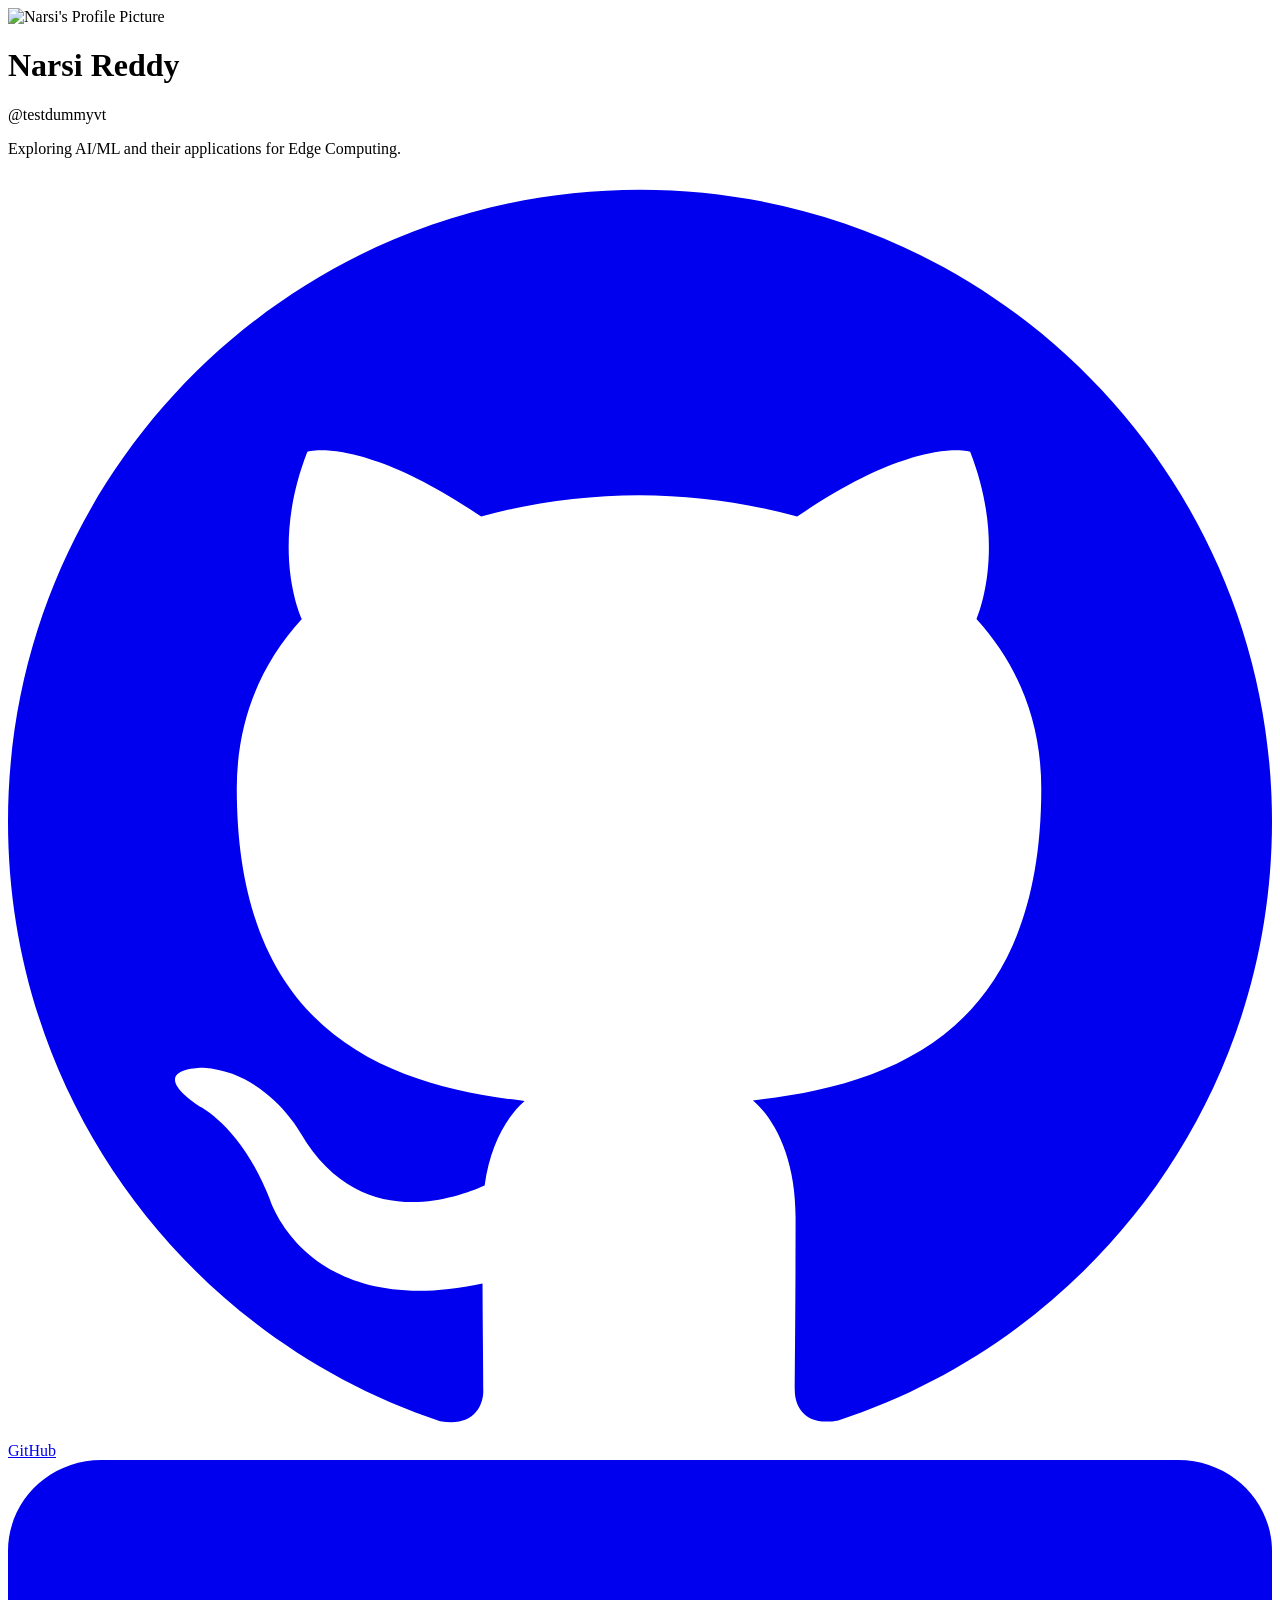
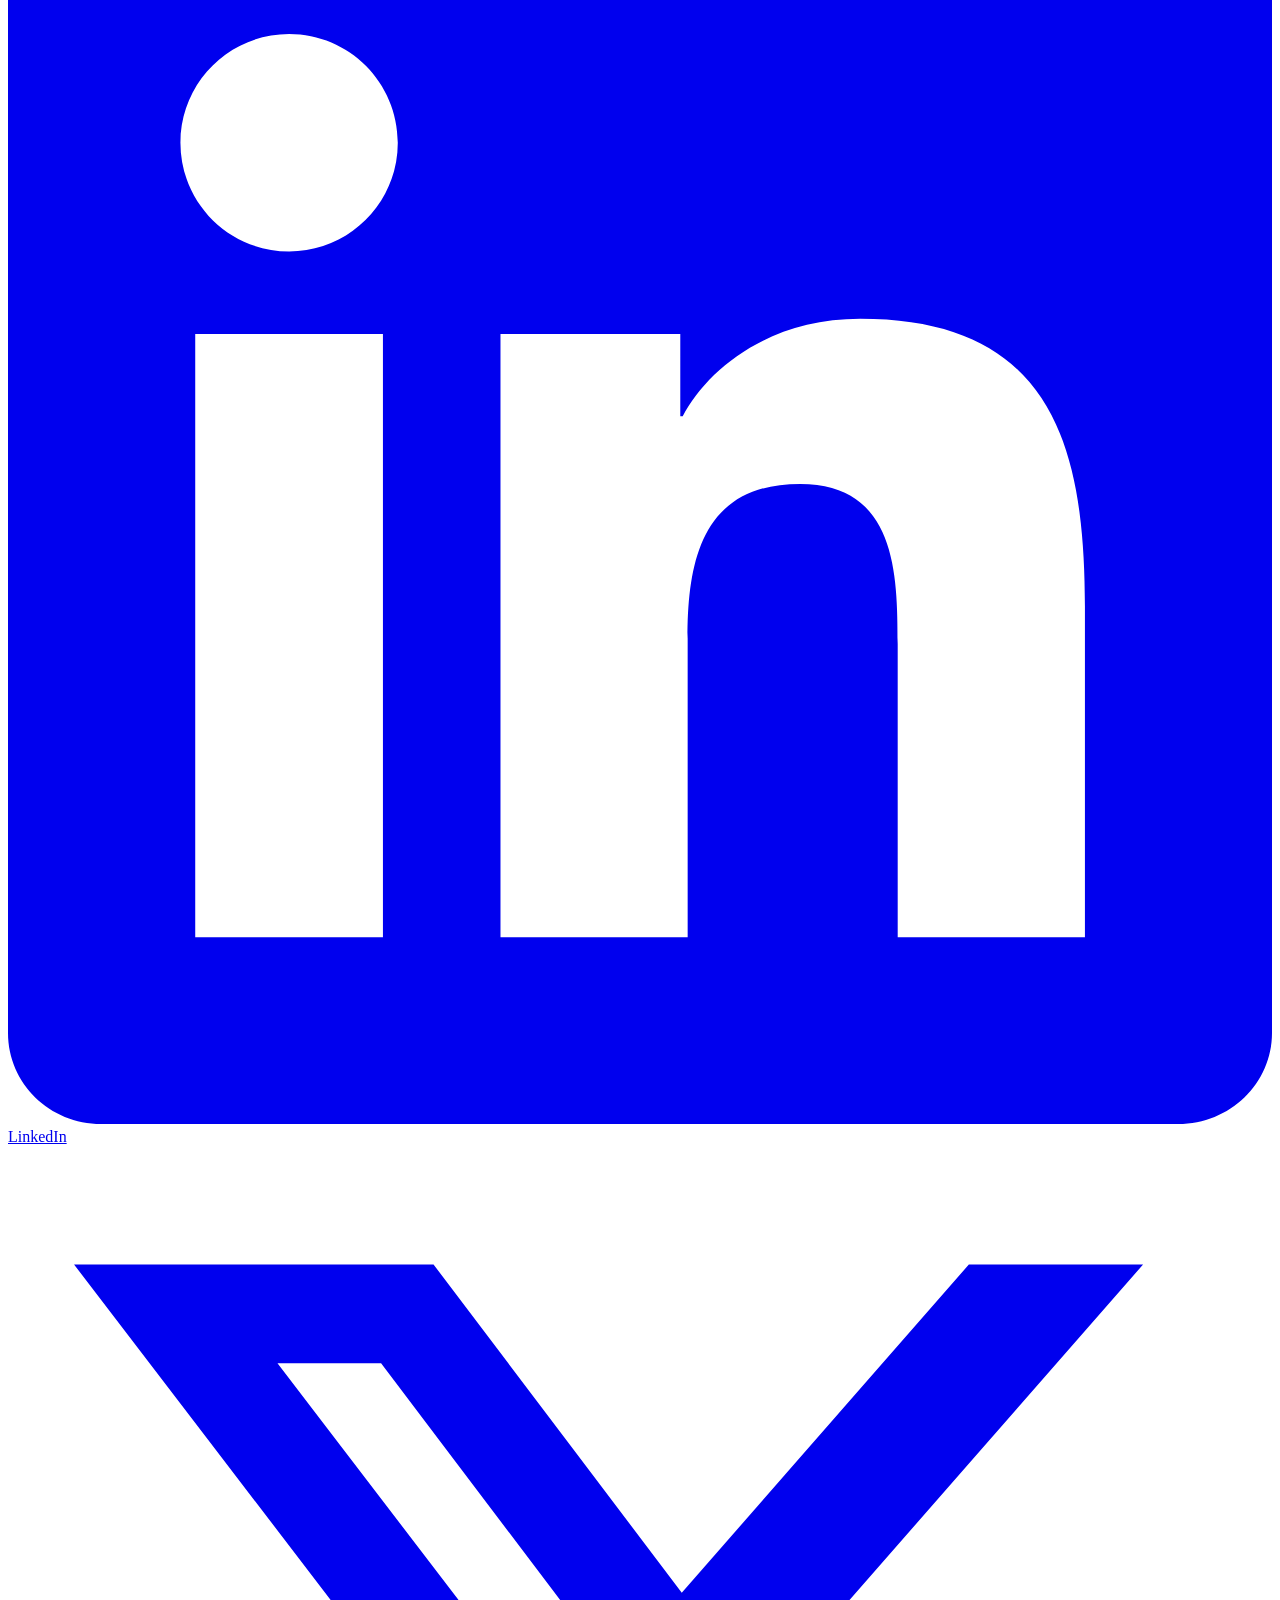
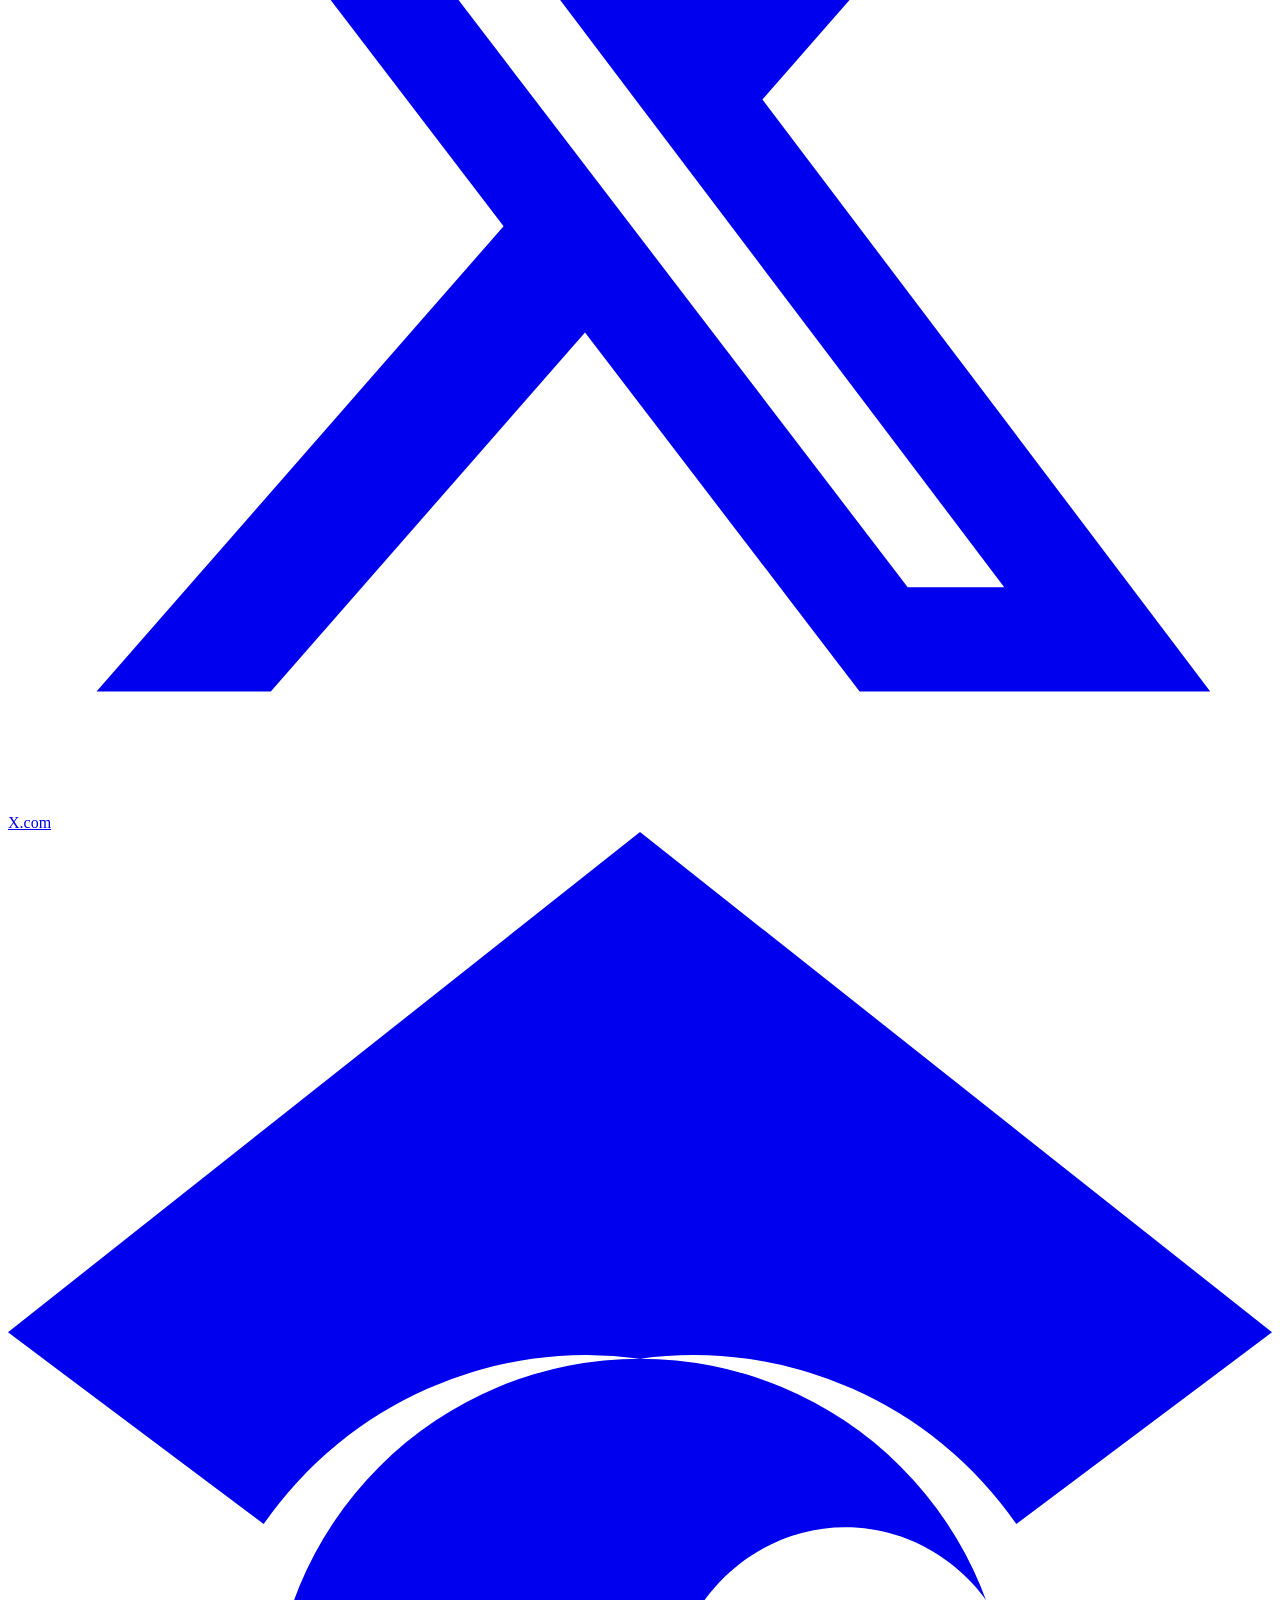
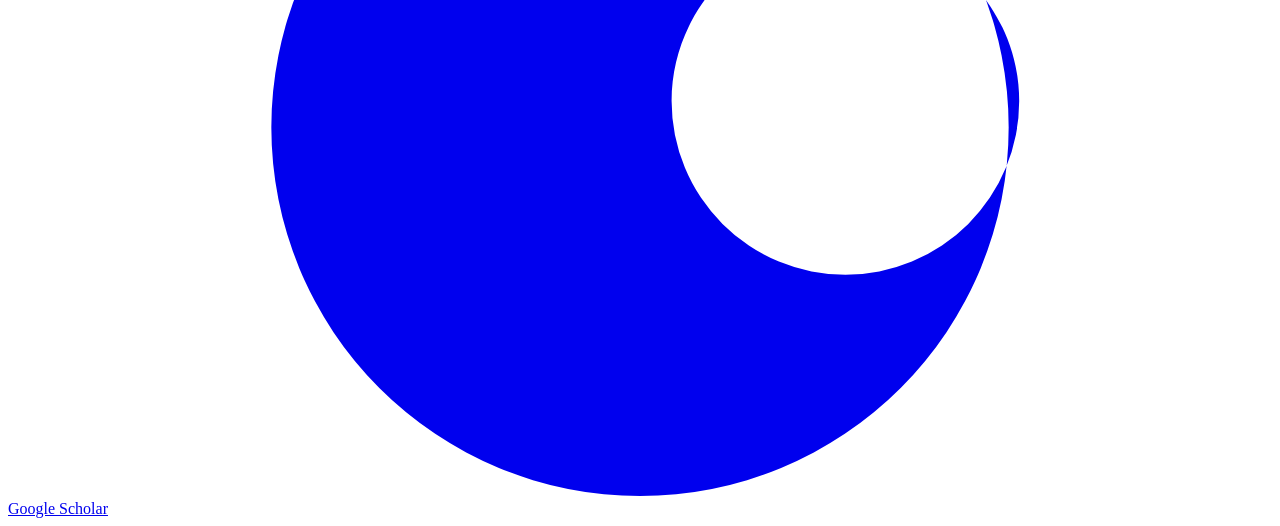
==== projects/YOLO9-E2E/index.html @ 5ba33ba3 "Add profile page with personal information and social links" ====
<!DOCTYPE html>
<html lang="en">
<head>
    <meta charset="UTF-8">
    <meta name="viewport" content="width=device-width, initial-scale=1.0">
    <title>Narsi | Profile</title>
    <meta name="description" content="Personal profile and social links of Narsi (@testdummyvt).">
    
    <!-- Open Graph / Facebook -->
    <meta property="og:type" content="website">
    <meta property="og:url" content="https://testdummyvt.github.io/">
    <meta property="og:title" content="Narsi | Profile">
    <meta property="og:description" content="Personal profile and social links of Narsi (@testdummyvt).">
    <meta property="og:image" content="https://github.com/testdummyvt.png">

    <!-- Twitter -->
    <meta property="twitter:card" content="summary_large_image">
    <meta property="twitter:url" content="https://testdummyvt.github.io/">
    <meta property="twitter:title" content="Narsi | Profile">
    <meta property="twitter:description" content="Personal profile and social links of Narsi (@testdummyvt).">
    <meta property="twitter:image" content="https://github.com/testdummyvt.png">

    <!-- Fonts -->
    <link rel="preconnect" href="https://fonts.googleapis.com">
    <link rel="preconnect" href="https://fonts.gstatic.com" crossorigin>
    <link href="https://fonts.googleapis.com/css2?family=Outfit:wght@300;400;500;600;700&family=Plus+Jakarta+Sans:wght@300;400;500;600&display=swap" rel="stylesheet">
    
    <!-- CSS stylesheet -->
    <link rel="stylesheet" href="style.css">
</head>
<body>
    <main class="profile-container">
        <div class="profile-card" id="profile-card">
            <div class="avatar-container">
                <img src="https://github.com/testdummyvt.png" alt="Narsi's Profile Picture" class="profile-avatar" draggable="false">
            </div>
            
            <header class="profile-info">
                <h1 class="profile-name">Narsi Reddy</h1>
                <p class="profile-handle">@testdummyvt</p>
                <p class="profile-bio">Exploring AI/ML and their applications for Edge Computing.</p>
            </header>

            <nav class="social-links" aria-label="Social Media Links">
                <a href="https://github.com/testdummyvt" target="_blank" rel="noopener noreferrer" class="social-icon-link" aria-label="GitHub">
                    <svg class="icon" viewBox="0 0 24 24" fill="currentColor" xmlns="http://www.w3.org/2000/svg">
                        <path d="M12 .297c-6.63 0-12 5.373-12 12 0 5.303 3.438 9.8 8.205 11.385.6.113.82-.258.82-.577 0-.285-.01-1.04-.015-2.04-3.338.724-4.042-1.61-4.042-1.61C4.422 18.07 3.633 17.7 3.633 17.7c-1.087-.744.084-.729.084-.729 1.205.084 1.838 1.236 1.838 1.236 1.07 1.835 2.809 1.305 3.495.998.108-.776.417-1.305.76-1.605-2.665-.3-5.466-1.332-5.466-5.93 0-1.31.465-2.38 1.235-3.22-.135-.303-.54-1.523.105-3.176 0 0 1.005-.322 3.3 1.23.96-.267 1.98-.399 3-.405 1.02.006 2.04.138 3 .405 2.28-1.552 3.285-1.23 3.285-1.23.645 1.653.24 2.873.12 3.176.765.84 1.23 1.91 1.23 3.22 0 4.61-2.805 5.625-5.475 5.92.42.36.81 1.096.81 2.22 0 1.606-.015 2.896-.015 3.286 0 .315.21.69.825.57C20.565 22.092 24 17.592 24 12.297c0-6.627-5.373-12-12-12"/>
                    </svg>
                    <span class="tooltip">GitHub</span>
                </a>
                
                <a href="https://www.linkedin.com/in/itsnarsi/" target="_blank" rel="noopener noreferrer" class="social-icon-link" aria-label="LinkedIn">
                    <svg class="icon" viewBox="0 0 24 24" fill="currentColor" xmlns="http://www.w3.org/2000/svg">
                        <path d="M20.447 20.452h-3.554v-5.569c0-1.328-.027-3.037-1.852-3.037-1.853 0-2.136 1.445-2.136 2.939v5.667H9.351V9h3.414v1.561h.046c.477-.9 1.637-1.85 3.37-1.85 3.601 0 4.267 2.37 4.267 5.455v6.286zM5.337 7.433c-1.144 0-2.063-.926-2.063-2.065 0-1.138.92-2.063 2.063-2.063 1.14 0 2.064.925 2.064 2.063 0 1.139-.925 2.065-2.064 2.065zm1.782 13.019H3.555V9h3.564v11.452zM22.225 0H1.771C.792 0 0 .774 0 1.729v20.542C0 23.227.792 24 1.771 24h20.451C23.2 24 24 23.227 24 22.271V1.729C24 .774 23.2 0 22.222 0h.003z"/>
                    </svg>
                    <span class="tooltip">LinkedIn</span>
                </a>
                
                <a href="https://x.com/testdummyvt" target="_blank" rel="noopener noreferrer" class="social-icon-link" aria-label="X (Twitter)">
                    <svg class="icon" viewBox="0 0 24 24" fill="currentColor" xmlns="http://www.w3.org/2000/svg">
                        <path d="M18.244 2.25h3.308l-7.227 8.26 8.502 11.24H16.17l-5.214-6.817L4.99 21.75H1.68l7.73-8.835L1.254 2.25H8.08l4.713 6.231zm-1.161 17.52h1.833L7.084 4.126H5.117z"/>
                    </svg>
                    <span class="tooltip">X.com</span>
                </a>
                
                <a href="https://scholar.google.com/citations?user=F9QgOicAAAAJ&hl=en" target="_blank" rel="noopener noreferrer" class="social-icon-link" aria-label="Google Scholar">
                    <svg class="icon" viewBox="0 0 24 24" fill="currentColor" xmlns="http://www.w3.org/2000/svg">
                        <path d="M12 24a7 7 0 1 1 0-14 7 7 0 0 1 0 14zm0-24L0 9.5l4.854 3.64A7.47 7.47 0 0 1 12 10a7.47 7.47 0 0 1 7.146 3.14L24 9.5zm7.2 16.5c0-1.8-1.5-3.3-3.3-3.3s-3.3 1.5-3.3 3.3a3.3 3.3 0 0 0 6.6 0z"/>
                    </svg>
                    <span class="tooltip">Google Scholar</span>
                </a>
            </nav>
        </div>
    </main>

    <!-- JS script for interactivity -->
    <script src="app.js"></script>
</body>
</html>
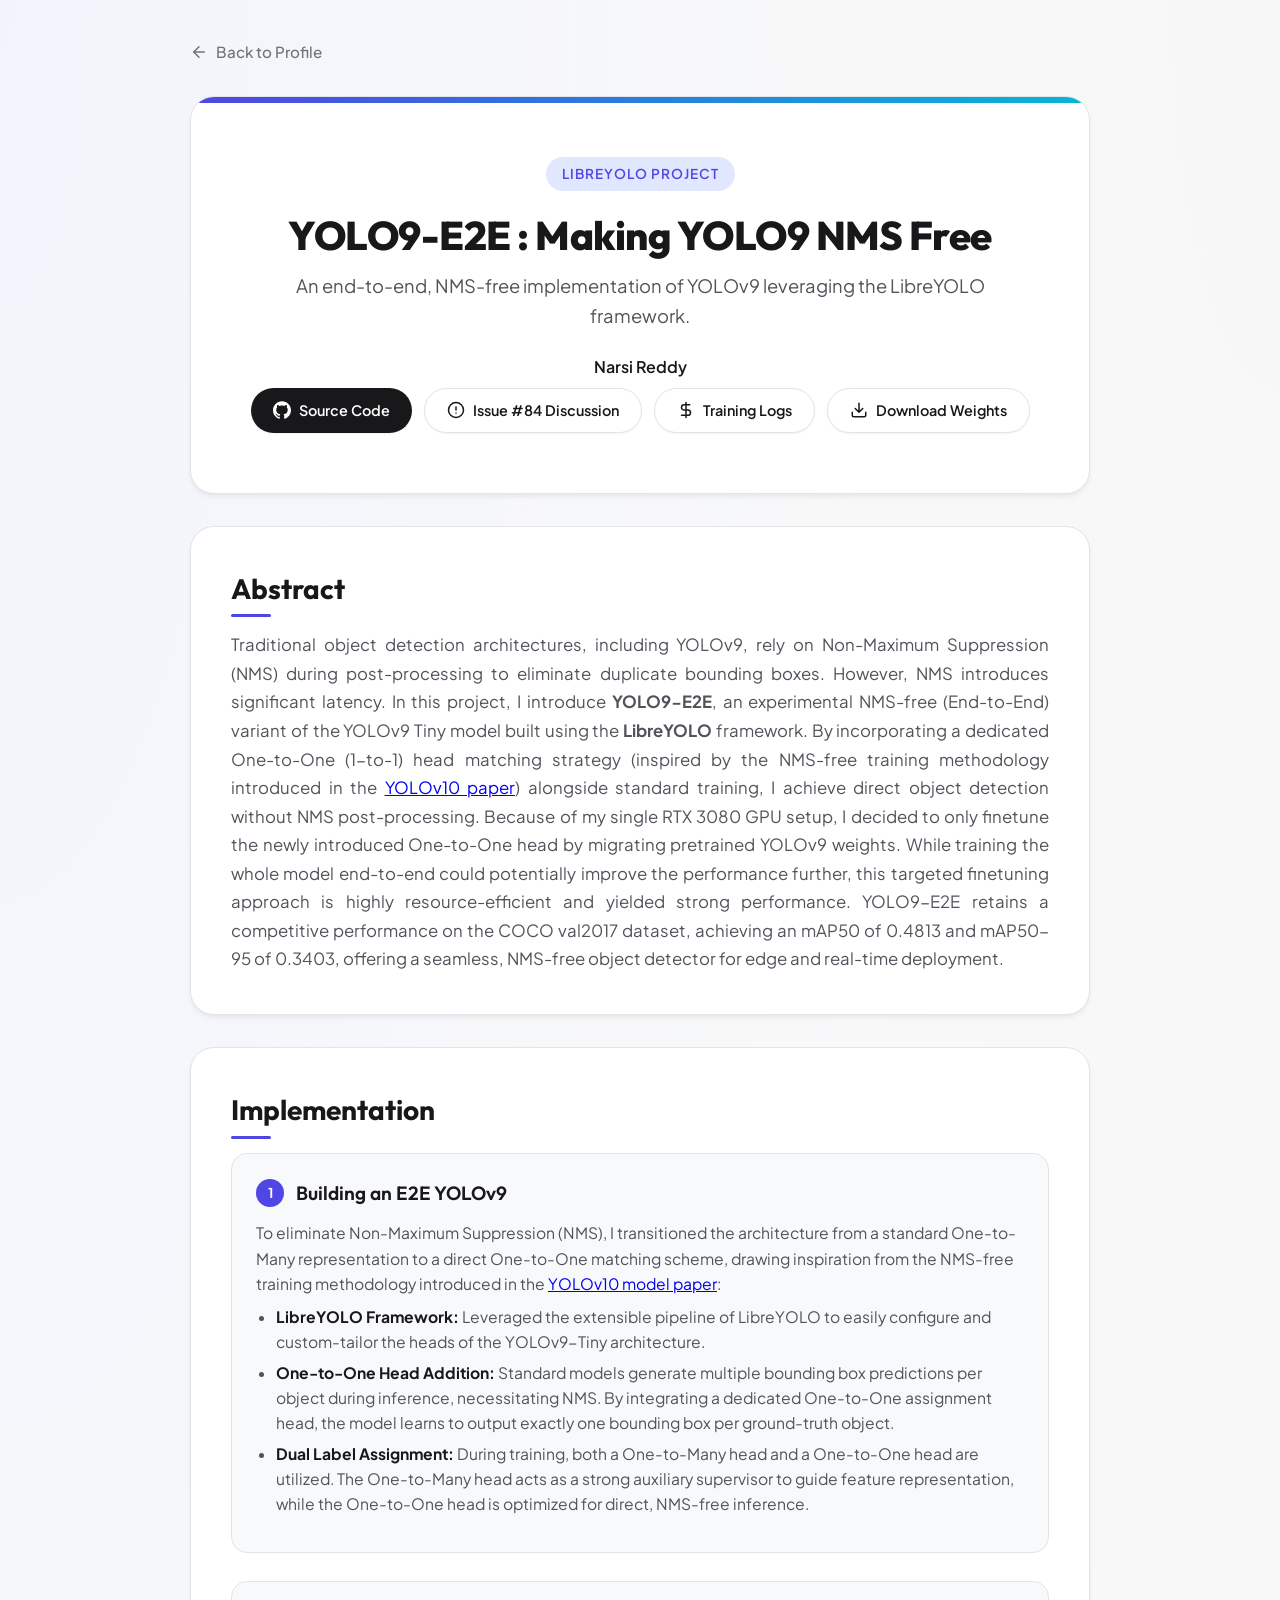
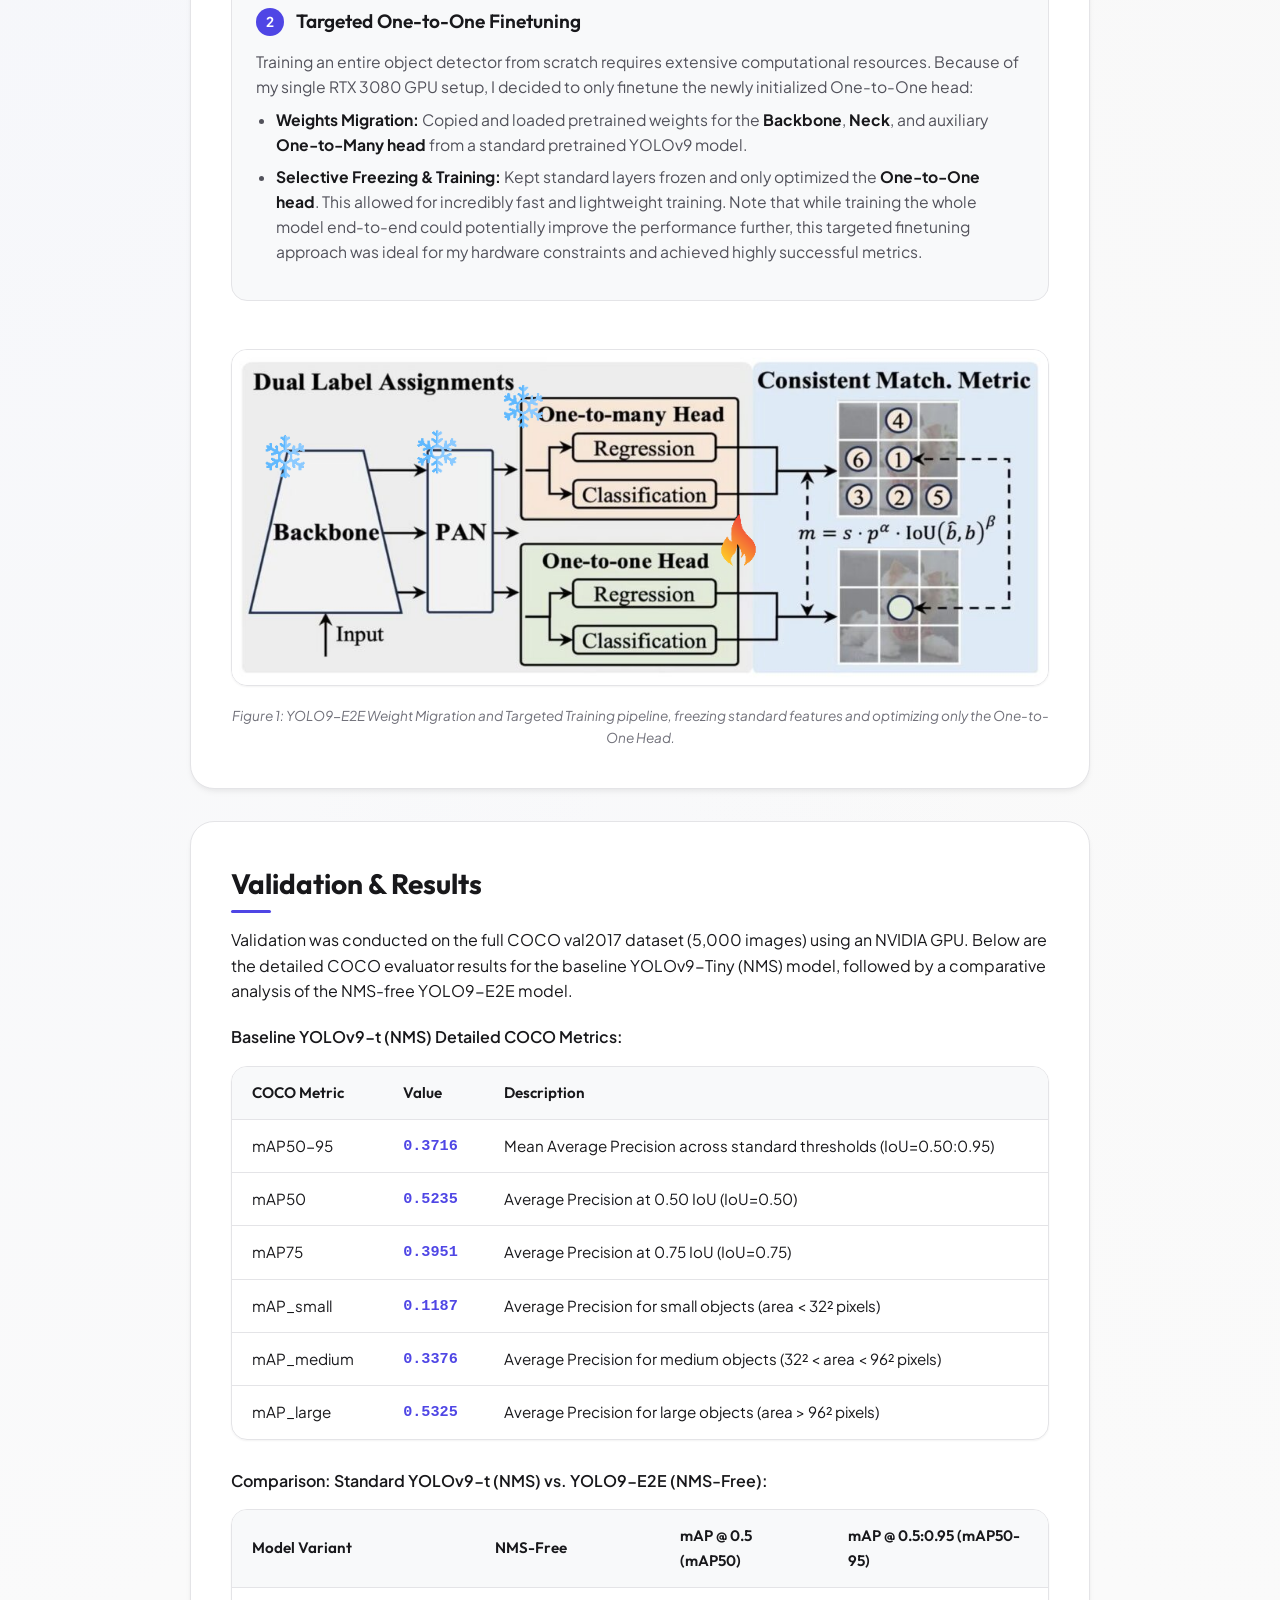
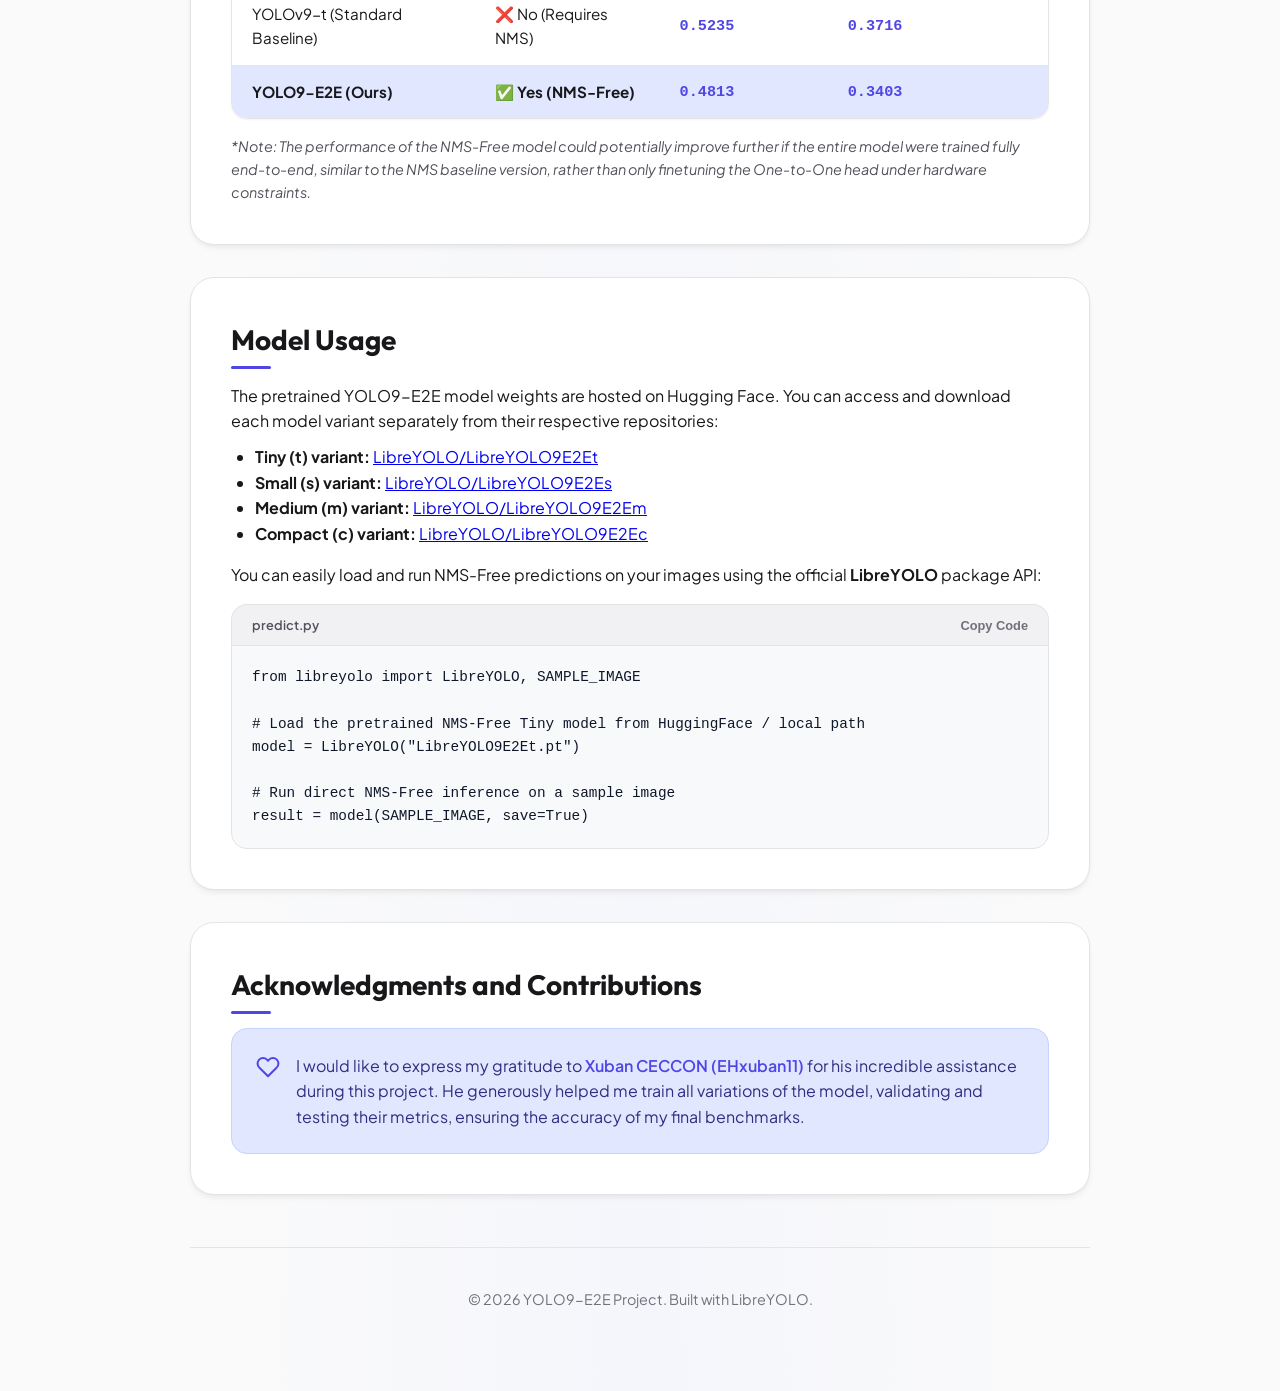
==== commit 13c26392: "Add YOLO9-E2E project page and associated styles - Created a new project page for YOLO9-E2E, detaili" ====
--- a/projects/YOLO9-E2E/index.html
+++ b/projects/YOLO9-E2E/index.html
@@ -3,77 +3,294 @@
 <head>
     <meta charset="UTF-8">
     <meta name="viewport" content="width=device-width, initial-scale=1.0">
-    <title>Narsi | Profile</title>
-    <meta name="description" content="Personal profile and social links of Narsi (@testdummyvt).">
+    <title>YOLO9-E2E: Making YOLO9 NMS Free | Narsi Reddy</title>
+    <meta name="description" content="YOLO9-E2E is an end-to-end, NMS-free version of the YOLOv9 object detection model. Built using the LibreYOLO package.">
     
     <!-- Open Graph / Facebook -->
     <meta property="og:type" content="website">
-    <meta property="og:url" content="https://testdummyvt.github.io/">
-    <meta property="og:title" content="Narsi | Profile">
-    <meta property="og:description" content="Personal profile and social links of Narsi (@testdummyvt).">
-    <meta property="og:image" content="https://github.com/testdummyvt.png">
+    <meta property="og:url" content="https://testdummyvt.github.io/projects/YOLO9-E2E/">
+    <meta property="og:title" content="YOLO9-E2E: Making YOLO9 NMS Free">
+    <meta property="og:description" content="YOLO9-E2E is an end-to-end, NMS-free version of the YOLOv9 object detection model. Built using the LibreYOLO package.">
+    <meta property="og:image" content="architecture.png">
 
     <!-- Twitter -->
     <meta property="twitter:card" content="summary_large_image">
-    <meta property="twitter:url" content="https://testdummyvt.github.io/">
-    <meta property="twitter:title" content="Narsi | Profile">
-    <meta property="twitter:description" content="Personal profile and social links of Narsi (@testdummyvt).">
-    <meta property="twitter:image" content="https://github.com/testdummyvt.png">
+    <meta property="twitter:url" content="https://testdummyvt.github.io/projects/YOLO9-E2E/">
+    <meta property="twitter:title" content="YOLO9-E2E: Making YOLO9 NMS Free">
+    <meta property="twitter:description" content="YOLO9-E2E is an end-to-end, NMS-free version of the YOLOv9 object detection model. Built using the LibreYOLO package.">
+    <meta property="twitter:image" content="architecture.png">
 
     <!-- Fonts -->
     <link rel="preconnect" href="https://fonts.googleapis.com">
     <link rel="preconnect" href="https://fonts.gstatic.com" crossorigin>
-    <link href="https://fonts.googleapis.com/css2?family=Outfit:wght@300;400;500;600;700&family=Plus+Jakarta+Sans:wght@300;400;500;600&display=swap" rel="stylesheet">
+    <link href="https://fonts.googleapis.com/css2?family=Outfit:wght@300;400;500;600;700;800&family=Plus+Jakarta+Sans:wght@300;400;500;600;700&display=swap" rel="stylesheet">
     
-    <!-- CSS stylesheet -->
+    <!-- Style Sheet -->
     <link rel="stylesheet" href="style.css">
 </head>
 <body>
-    <main class="profile-container">
-        <div class="profile-card" id="profile-card">
-            <div class="avatar-container">
-                <img src="https://github.com/testdummyvt.png" alt="Narsi's Profile Picture" class="profile-avatar" draggable="false">
-            </div>
-            
-            <header class="profile-info">
-                <h1 class="profile-name">Narsi Reddy</h1>
-                <p class="profile-handle">@testdummyvt</p>
-                <p class="profile-bio">Exploring AI/ML and their applications for Edge Computing.</p>
-            </header>
-
-            <nav class="social-links" aria-label="Social Media Links">
-                <a href="https://github.com/testdummyvt" target="_blank" rel="noopener noreferrer" class="social-icon-link" aria-label="GitHub">
-                    <svg class="icon" viewBox="0 0 24 24" fill="currentColor" xmlns="http://www.w3.org/2000/svg">
+    <main class="project-container">
+        <!-- Back Link -->
+        <a href="../../index.html" class="back-link" id="nav-back-home">
+            <svg viewBox="0 0 24 24" fill="none" stroke="currentColor" stroke-width="2" stroke-linecap="round" stroke-linejoin="round">
+                <line x1="19" y1="12" x2="5" y2="12"></line>
+                <polyline points="12 19 5 12 12 5"></polyline>
+            </svg>
+            Back to Profile
+        </a>
+
+        <!-- Hero Header -->
+        <header class="hero">
+            <span class="project-tag">LibreYOLO Project</span>
+            <h1 class="project-title" id="main-title">YOLO9-E2E : Making YOLO9 NMS Free</h1>
+            <p class="project-subtitle">An end-to-end, NMS-free implementation of YOLOv9 leveraging the LibreYOLO framework.</p>
+            
+
+
+            <!-- Author -->
+            <div class="author-list">
+                <a href="https://github.com/testdummyvt" target="_blank" rel="noopener noreferrer" class="author-name" id="author-narsi">Narsi Reddy</a>
+            </div>
+
+            <!-- Call to Actions -->
+            <div class="links-container">
+                <a href="https://github.com/testdummyvt/libreyolo" target="_blank" rel="noopener noreferrer" class="btn-link primary" id="btn-github-code">
+                    <svg viewBox="0 0 24 24" fill="currentColor">
                         <path d="M12 .297c-6.63 0-12 5.373-12 12 0 5.303 3.438 9.8 8.205 11.385.6.113.82-.258.82-.577 0-.285-.01-1.04-.015-2.04-3.338.724-4.042-1.61-4.042-1.61C4.422 18.07 3.633 17.7 3.633 17.7c-1.087-.744.084-.729.084-.729 1.205.084 1.838 1.236 1.838 1.236 1.07 1.835 2.809 1.305 3.495.998.108-.776.417-1.305.76-1.605-2.665-.3-5.466-1.332-5.466-5.93 0-1.31.465-2.38 1.235-3.22-.135-.303-.54-1.523.105-3.176 0 0 1.005-.322 3.3 1.23.96-.267 1.98-.399 3-.405 1.02.006 2.04.138 3 .405 2.28-1.552 3.285-1.23 3.285-1.23.645 1.653.24 2.873.12 3.176.765.84 1.23 1.91 1.23 3.22 0 4.61-2.805 5.625-5.475 5.92.42.36.81 1.096.81 2.22 0 1.606-.015 2.896-.015 3.286 0 .315.21.69.825.57C20.565 22.092 24 17.592 24 12.297c0-6.627-5.373-12-12-12"/>
                     </svg>
-                    <span class="tooltip">GitHub</span>
-                </a>
+                    Source Code
+                </a>
+                <a href="https://github.com/LibreYOLO/libreyolo/issues/84" target="_blank" rel="noopener noreferrer" class="btn-link secondary" id="btn-github-issue">
+                    <svg viewBox="0 0 24 24" fill="none" stroke="currentColor" stroke-width="2" stroke-linecap="round" stroke-linejoin="round">
+                        <circle cx="12" cy="12" r="10"></circle>
+                        <line x1="12" y1="8" x2="12" y2="12"></line>
+                        <line x1="12" y1="16" x2="12.01" y2="16"></line>
+                    </svg>
+                    Issue #84 Discussion
+                </a>
+                <a href="https://huggingface.co/testdummyvt/yolov9_nmsfree_exp" target="_blank" rel="noopener noreferrer" class="btn-link secondary" id="btn-hf-logs">
+                    <svg viewBox="0 0 24 24" fill="none" stroke="currentColor" stroke-width="2" stroke-linecap="round" stroke-linejoin="round">
+                        <path d="M12 2v20M17 5H9.5a3.5 3.5 0 0 0 0 7h5a3.5 3.5 0 0 1 0 7H6"></path>
+                    </svg>
+                    Training Logs
+                </a>
+                <a href="https://huggingface.co/LibreYOLO/LibreYOLO9E2Et" target="_blank" rel="noopener noreferrer" class="btn-link secondary" id="btn-download-weights">
+                    <svg viewBox="0 0 24 24" fill="none" stroke="currentColor" stroke-width="2" stroke-linecap="round" stroke-linejoin="round">
+                        <path d="M21 15v4a2 2 0 0 1-2 2H5a2 2 0 0 1-2-2v-4M7 10l5 5 5-5M12 15V3"></path>
+                    </svg>
+                    Download Weights
+                </a>
+            </div>
+        </header>
+
+        <!-- Abstract Section -->
+        <section class="content-section" id="abstract-section">
+            <h2 class="section-title">Abstract</h2>
+            <p class="abstract-text">
+                Traditional object detection architectures, including YOLOv9, rely on Non-Maximum Suppression (NMS) during post-processing to eliminate duplicate bounding boxes. However, NMS introduces significant latency. In this project, I introduce <strong>YOLO9-E2E</strong>, an experimental NMS-free (End-to-End) variant of the YOLOv9 Tiny model built using the <strong>LibreYOLO</strong> framework. By incorporating a dedicated One-to-One (1-to-1) head matching strategy (inspired by the NMS-free training methodology introduced in the <a href="https://arxiv.org/abs/2405.14458" target="_blank" rel="noopener noreferrer">YOLOv10 paper</a>) alongside standard training, I achieve direct object detection without NMS post-processing. Because of my single RTX 3080 GPU setup, I decided to only finetune the newly introduced One-to-One head by migrating pretrained YOLOv9 weights. While training the whole model end-to-end could potentially improve the performance further, this targeted finetuning approach is highly resource-efficient and yielded strong performance. YOLO9-E2E retains a competitive performance on the COCO val2017 dataset, achieving an mAP50 of 0.4813 and mAP50-95 of 0.3403, offering a seamless, NMS-free object detector for edge and real-time deployment.
+            </p>
+        </section>
+
+        <!-- Implementation Section -->
+        <section class="content-section" id="implementation-section">
+            <h2 class="section-title">Implementation</h2>
+            <div class="implementation-grid">
                 
-                <a href="https://www.linkedin.com/in/itsnarsi/" target="_blank" rel="noopener noreferrer" class="social-icon-link" aria-label="LinkedIn">
-                    <svg class="icon" viewBox="0 0 24 24" fill="currentColor" xmlns="http://www.w3.org/2000/svg">
-                        <path d="M20.447 20.452h-3.554v-5.569c0-1.328-.027-3.037-1.852-3.037-1.853 0-2.136 1.445-2.136 2.939v5.667H9.351V9h3.414v1.561h.046c.477-.9 1.637-1.85 3.37-1.85 3.601 0 4.267 2.37 4.267 5.455v6.286zM5.337 7.433c-1.144 0-2.063-.926-2.063-2.065 0-1.138.92-2.063 2.063-2.063 1.14 0 2.064.925 2.064 2.063 0 1.139-.925 2.065-2.064 2.065zm1.782 13.019H3.555V9h3.564v11.452zM22.225 0H1.771C.792 0 0 .774 0 1.729v20.542C0 23.227.792 24 1.771 24h20.451C23.2 24 24 23.227 24 22.271V1.729C24 .774 23.2 0 22.222 0h.003z"/>
-                    </svg>
-                    <span class="tooltip">LinkedIn</span>
-                </a>
-                
-                <a href="https://x.com/testdummyvt" target="_blank" rel="noopener noreferrer" class="social-icon-link" aria-label="X (Twitter)">
-                    <svg class="icon" viewBox="0 0 24 24" fill="currentColor" xmlns="http://www.w3.org/2000/svg">
-                        <path d="M18.244 2.25h3.308l-7.227 8.26 8.502 11.24H16.17l-5.214-6.817L4.99 21.75H1.68l7.73-8.835L1.254 2.25H8.08l4.713 6.231zm-1.161 17.52h1.833L7.084 4.126H5.117z"/>
-                    </svg>
-                    <span class="tooltip">X.com</span>
-                </a>
-                
-                <a href="https://scholar.google.com/citations?user=F9QgOicAAAAJ&hl=en" target="_blank" rel="noopener noreferrer" class="social-icon-link" aria-label="Google Scholar">
-                    <svg class="icon" viewBox="0 0 24 24" fill="currentColor" xmlns="http://www.w3.org/2000/svg">
-                        <path d="M12 24a7 7 0 1 1 0-14 7 7 0 0 1 0 14zm0-24L0 9.5l4.854 3.64A7.47 7.47 0 0 1 12 10a7.47 7.47 0 0 1 7.146 3.14L24 9.5zm7.2 16.5c0-1.8-1.5-3.3-3.3-3.3s-3.3 1.5-3.3 3.3a3.3 3.3 0 0 0 6.6 0z"/>
-                    </svg>
-                    <span class="tooltip">Google Scholar</span>
-                </a>
-            </nav>
-        </div>
+                <div class="step-card">
+                    <div class="step-header">
+                        <span class="step-number">1</span>
+                        <h3 class="step-title">Building an E2E YOLOv9</h3>
+                    </div>
+                    <div class="step-desc">
+                        <p>To eliminate Non-Maximum Suppression (NMS), I transitioned the architecture from a standard One-to-Many representation to a direct One-to-One matching scheme, drawing inspiration from the NMS-free training methodology introduced in the <a href="https://arxiv.org/abs/2405.14458" target="_blank" rel="noopener noreferrer">YOLOv10 model paper</a>:</p>
+                        <ul>
+                            <li><strong>LibreYOLO Framework:</strong> Leveraged the extensible pipeline of LibreYOLO to easily configure and custom-tailor the heads of the YOLOv9-Tiny architecture.</li>
+                            <li><strong>One-to-One Head Addition:</strong> Standard models generate multiple bounding box predictions per object during inference, necessitating NMS. By integrating a dedicated One-to-One assignment head, the model learns to output exactly one bounding box per ground-truth object.</li>
+                            <li><strong>Dual Label Assignment:</strong> During training, both a One-to-Many head and a One-to-One head are utilized. The One-to-Many head acts as a strong auxiliary supervisor to guide feature representation, while the One-to-One head is optimized for direct, NMS-free inference.</li>
+                        </ul>
+                    </div>
+                </div>
+
+                <div class="step-card">
+                    <div class="step-header">
+                        <span class="step-number">2</span>
+                        <h3 class="step-title">Targeted One-to-One Finetuning</h3>
+                    </div>
+                    <div class="step-desc">
+                        <p>Training an entire object detector from scratch requires extensive computational resources. Because of my single RTX 3080 GPU setup, I decided to only finetune the newly initialized One-to-One head:</p>
+                        <ul>
+                            <li><strong>Weights Migration:</strong> Copied and loaded pretrained weights for the <strong>Backbone</strong>, <strong>Neck</strong>, and auxiliary <strong>One-to-Many head</strong> from a standard pretrained YOLOv9 model.</li>
+                            <li><strong>Selective Freezing & Training:</strong> Kept standard layers frozen and only optimized the <strong>One-to-One head</strong>. This allowed for incredibly fast and lightweight training. Note that while training the whole model end-to-end could potentially improve the performance further, this targeted finetuning approach was ideal for my hardware constraints and achieved highly successful metrics.</li>
+                        </ul>
+                    </div>
+                </div>
+
+                <!-- Architecture Diagram -->
+                <div class="diagram-container">
+                    <img src="architecture.png" alt="YOLO9-E2E Weight Migration & Training Diagram" class="diagram-img">
+                    <p class="diagram-caption">Figure 1: YOLO9-E2E Weight Migration and Targeted Training pipeline, freezing standard features and optimizing only the One-to-One Head.</p>
+                </div>
+
+            </div>
+        </section>
+
+        <!-- Validation Results Section -->
+        <section class="content-section" id="results-section">
+            <h2 class="section-title">Validation & Results</h2>
+            <p>Validation was conducted on the full COCO val2017 dataset (5,000 images) using an NVIDIA GPU. Below are the detailed COCO evaluator results for the baseline YOLOv9-Tiny (NMS) model, followed by a comparative analysis of the NMS-free YOLO9-E2E model.</p>
+            
+            <p style="margin-top: 20px; margin-bottom: 10px; font-weight: 600;">Baseline YOLOv9-t (NMS) Detailed COCO Metrics:</p>
+            <div class="results-table-container">
+                <table class="results-table" id="baseline-detailed-table">
+                    <thead>
+                        <tr>
+                            <th>COCO Metric</th>
+                            <th>Value</th>
+                            <th>Description</th>
+                        </tr>
+                    </thead>
+                    <tbody>
+                        <tr>
+                            <td>mAP50-95</td>
+                            <td class="metric-value">0.3716</td>
+                            <td>Mean Average Precision across standard thresholds (IoU=0.50:0.95)</td>
+                        </tr>
+                        <tr>
+                            <td>mAP50</td>
+                            <td class="metric-value">0.5235</td>
+                            <td>Average Precision at 0.50 IoU (IoU=0.50)</td>
+                        </tr>
+                        <tr>
+                            <td>mAP75</td>
+                            <td class="metric-value">0.3951</td>
+                            <td>Average Precision at 0.75 IoU (IoU=0.75)</td>
+                        </tr>
+                        <tr>
+                            <td>mAP_small</td>
+                            <td class="metric-value">0.1187</td>
+                            <td>Average Precision for small objects (area &lt; 32² pixels)</td>
+                        </tr>
+                        <tr>
+                            <td>mAP_medium</td>
+                            <td class="metric-value">0.3376</td>
+                            <td>Average Precision for medium objects (32² &lt; area &lt; 96² pixels)</td>
+                        </tr>
+                        <tr>
+                            <td>mAP_large</td>
+                            <td class="metric-value">0.5325</td>
+                            <td>Average Precision for large objects (area &gt; 96² pixels)</td>
+                        </tr>
+                    </tbody>
+                </table>
+            </div>
+
+            <p style="margin-top: 28px; margin-bottom: 12px; font-weight: 600;">Comparison: Standard YOLOv9-t (NMS) vs. YOLO9-E2E (NMS-Free):</p>
+            <div class="results-table-container">
+                <table class="results-table" id="comparison-table">
+                    <thead>
+                        <tr>
+                            <th>Model Variant</th>
+                            <th>NMS-Free</th>
+                            <th>mAP @ 0.5 (mAP50)</th>
+                            <th>mAP @ 0.5:0.95 (mAP50-95)</th>
+                        </tr>
+                    </thead>
+                    <tbody>
+                        <tr>
+                            <td>YOLOv9-t (Standard Baseline)</td>
+                            <td>❌ No (Requires NMS)</td>
+                            <td class="metric-value">0.5235</td>
+                            <td class="metric-value">0.3716</td>
+                        </tr>
+                        <tr style="background-color: var(--accent-light); font-weight: bold;">
+                            <td>YOLO9-E2E (Ours)</td>
+                            <td>✅ Yes (NMS-Free)</td>
+                            <td class="metric-value" style="color: var(--accent-color);">0.4813</td>
+                            <td class="metric-value" style="color: var(--accent-color);">0.3403</td>
+                        </tr>
+                    </tbody>
+                </table>
+            </div>
+            <p style="margin-top: 16px; font-size: 0.9rem; color: var(--text-secondary); font-style: italic;">
+                *Note: The performance of the NMS-Free model could potentially improve further if the entire model were trained fully end-to-end, similar to the NMS baseline version, rather than only finetuning the One-to-One head under hardware constraints.
+            </p>
+        </section>
+
+        <!-- Usage Section -->
+        <section class="content-section" id="usage-section">
+            <h2 class="section-title">Model Usage</h2>
+            <p>
+                The pretrained YOLO9-E2E model weights are hosted on Hugging Face. You can access and download each model variant separately from their respective repositories:
+            </p>
+            <ul style="margin-left: 24px; margin-top: 10px; margin-bottom: 16px;">
+                <li><strong>Tiny (t) variant:</strong> <a href="https://huggingface.co/LibreYOLO/LibreYOLO9E2Et" target="_blank" rel="noopener noreferrer">LibreYOLO/LibreYOLO9E2Et</a></li>
+                <li><strong>Small (s) variant:</strong> <a href="https://huggingface.co/LibreYOLO/LibreYOLO9E2Es" target="_blank" rel="noopener noreferrer">LibreYOLO/LibreYOLO9E2Es</a></li>
+                <li><strong>Medium (m) variant:</strong> <a href="https://huggingface.co/LibreYOLO/LibreYOLO9E2Em" target="_blank" rel="noopener noreferrer">LibreYOLO/LibreYOLO9E2Em</a></li>
+                <li><strong>Compact (c) variant:</strong> <a href="https://huggingface.co/LibreYOLO/LibreYOLO9E2Ec" target="_blank" rel="noopener noreferrer">LibreYOLO/LibreYOLO9E2Ec</a></li>
+            </ul>
+            
+            <p style="margin-top: 16px;">You can easily load and run NMS-Free predictions on your images using the official <strong>LibreYOLO</strong> package API:</p>
+            
+            <div class="code-container">
+                <div class="code-header">
+                    <span>predict.py</span>
+                    <button class="code-copy-btn" id="btn-copy-predict">Copy Code</button>
+                </div>
+                <pre><code id="code-snippet-predict">from libreyolo import LibreYOLO, SAMPLE_IMAGE
+
+# Load the pretrained NMS-Free Tiny model from HuggingFace / local path
+model = LibreYOLO("LibreYOLO9E2Et.pt")
+
+# Run direct NMS-Free inference on a sample image
+result = model(SAMPLE_IMAGE, save=True)</code></pre>
+            </div>
+        </section>
+
+        <!-- Acknowledgments Section -->
+        <section class="content-section" id="acknowledgments-section">
+            <h2 class="section-title">Acknowledgments and Contributions</h2>
+            <div class="acknowledgments-card">
+                <svg viewBox="0 0 24 24" fill="none" stroke="currentColor" stroke-width="2" stroke-linecap="round" stroke-linejoin="round">
+                    <path d="M20.84 4.61a5.5 5.5 0 0 0-7.78 0L12 5.67l-1.06-1.06a5.5 5.5 0 0 0-7.78 7.78l1.06 1.06L12 21.23l7.78-7.78 1.06-1.06a5.5 5.5 0 0 0 0-7.78z"></path>
+                </svg>
+                <div class="acknowledgments-text">
+                    I would like to express my gratitude to <a href="https://github.com/EHxuban11" target="_blank" rel="noopener noreferrer">Xuban CECCON (EHxuban11)</a> for his incredible assistance during this project. He generously helped me train all variations of the model, validating and testing their metrics, ensuring the accuracy of my final benchmarks.
+                </div>
+            </div>
+        </section>
+
+        <!-- Footer -->
+        <footer>
+            <p>&copy; 2026 YOLO9-E2E Project. Built with LibreYOLO.</p>
+        </footer>
     </main>
 
-    <!-- JS script for interactivity -->
-    <script src="app.js"></script>
+    <!-- Micro Interactivity Script -->
+    <script>
+
+
+        // Copy Code Script helper
+        function setupCopyButton(buttonId, snippetId) {
+            const btn = document.getElementById(buttonId);
+            const snippet = document.getElementById(snippetId);
+            if (btn && snippet) {
+                btn.addEventListener('click', () => {
+                    navigator.clipboard.writeText(snippet.textContent).then(() => {
+                        btn.textContent = 'Copied!';
+                        btn.style.color = '#10b981'; // green accent
+                        
+                        setTimeout(() => {
+                            btn.textContent = 'Copy Code';
+                            btn.style.color = '';
+                        }, 2000);
+                    }).catch(err => {
+                        console.error('Could not copy text: ', err);
+                    });
+                });
+            }
+        }
+
+        setupCopyButton('btn-copy-predict', 'code-snippet-predict');
+    </script>
 </body>
 </html>
--- a/projects/YOLO9-E2E/style.css
+++ b/projects/YOLO9-E2E/style.css
@@ -0,0 +1,602 @@
+/* YOLO9-E2E Project Page Styles (Premium Light Theme) */
+
+/* Global Reset & Base Styles */
+* {
+    margin: 0;
+    padding: 0;
+    box-sizing: border-box;
+    -webkit-font-smoothing: antialiased;
+    -moz-osx-font-smoothing: grayscale;
+}
+
+:root {
+    --bg-color: #fafafa;
+    --card-bg: #ffffff;
+    --text-primary: #18181b;
+    --text-secondary: #52525b;
+    --text-muted: #71717a;
+    --border-color: #e4e4e7;
+    --accent-color: #4f46e5;
+    --accent-light: #e0e7ff;
+    --accent-hover: #4338ca;
+    --shadow-sm: 0 1px 2px 0 rgba(0, 0, 0, 0.05);
+    --shadow-md: 0 4px 6px -1px rgba(0, 0, 0, 0.05), 0 2px 4px -1px rgba(0, 0, 0, 0.03);
+    --shadow-lg: 0 10px 15px -3px rgba(0, 0, 0, 0.05), 0 4px 6px -2px rgba(0, 0, 0, 0.02);
+    --shadow-xl: 0 20px 25px -5px rgba(0, 0, 0, 0.05), 0 10px 10px -5px rgba(0, 0, 0, 0.02);
+    --font-sans: 'Plus Jakarta Sans', -apple-system, BlinkMacSystemFont, "Segoe UI", Roboto, Helvetica, Arial, sans-serif;
+    --font-heading: 'Outfit', sans-serif;
+    --font-mono: 'SFMono-Regular', Consolas, 'Liberation Mono', Menlo, Courier, monospace;
+}
+
+body {
+    background-color: var(--bg-color);
+    background-image: 
+        radial-gradient(at 0% 0%, rgba(224, 231, 255, 0.3) 0px, transparent 50%),
+        radial-gradient(at 100% 0%, rgba(244, 244, 245, 0.5) 0px, transparent 50%),
+        radial-gradient(at 50% 100%, rgba(224, 231, 255, 0.2) 0px, transparent 50%);
+    color: var(--text-primary);
+    font-family: var(--font-sans);
+    line-height: 1.6;
+    padding: 40px 20px;
+    display: flex;
+    justify-content: center;
+}
+
+/* Page Layout Container */
+.project-container {
+    width: 100%;
+    max-width: 900px;
+    display: flex;
+    flex-direction: column;
+    gap: 32px;
+}
+
+/* Back Link Navigation */
+.back-link {
+    align-self: flex-start;
+    display: flex;
+    align-items: center;
+    gap: 8px;
+    color: var(--text-muted);
+    text-decoration: none;
+    font-weight: 500;
+    font-size: 0.95rem;
+    transition: color 0.2s ease, transform 0.2s ease;
+}
+
+.back-link:hover {
+    color: var(--accent-color);
+    transform: translateX(-3px);
+}
+
+.back-link svg {
+    width: 18px;
+    height: 18px;
+}
+
+/* Header & Hero Section */
+header.hero {
+    text-align: center;
+    padding: 60px 40px;
+    background: var(--card-bg);
+    border: 1px solid var(--border-color);
+    border-radius: 24px;
+    box-shadow: var(--shadow-md);
+    position: relative;
+    overflow: hidden;
+}
+
+header.hero::before {
+    content: '';
+    position: absolute;
+    top: 0;
+    left: 0;
+    right: 0;
+    height: 6px;
+    background: linear-gradient(90deg, #4f46e5, #06b6d4);
+}
+
+.project-tag {
+    display: inline-block;
+    padding: 6px 16px;
+    background-color: var(--accent-light);
+    color: var(--accent-color);
+    border-radius: 9999px;
+    font-size: 0.85rem;
+    font-weight: 600;
+    text-transform: uppercase;
+    letter-spacing: 1px;
+    margin-bottom: 20px;
+}
+
+.project-title {
+    font-family: var(--font-heading);
+    font-size: 2.5rem;
+    font-weight: 800;
+    line-height: 1.2;
+    letter-spacing: -0.5px;
+    color: var(--text-primary);
+    margin-bottom: 12px;
+}
+
+.project-subtitle {
+    font-size: 1.15rem;
+    color: var(--text-secondary);
+    max-width: 700px;
+    margin: 0 auto 24px;
+    font-weight: 400;
+}
+
+/* Alternative Titles Selector */
+.title-variants-box {
+    margin: 20px auto 28px;
+    background: #f8f9fa;
+    border: 1px solid var(--border-color);
+    border-radius: 16px;
+    padding: 16px 20px;
+    max-width: 650px;
+    text-align: left;
+}
+
+.title-variants-header {
+    display: flex;
+    justify-content: space-between;
+    align-items: center;
+    margin-bottom: 10px;
+}
+
+.title-variants-label {
+    font-size: 0.8rem;
+    text-transform: uppercase;
+    letter-spacing: 0.5px;
+    font-weight: 600;
+    color: var(--text-muted);
+}
+
+.title-variant-btn {
+    background: none;
+    border: none;
+    font-family: var(--font-sans);
+    color: var(--accent-color);
+    font-size: 0.8rem;
+    font-weight: 600;
+    cursor: pointer;
+    display: flex;
+    align-items: center;
+    gap: 4px;
+    transition: color 0.2s ease;
+}
+
+.title-variant-btn:hover {
+    color: var(--accent-hover);
+}
+
+.title-variant-text {
+    font-size: 0.95rem;
+    font-weight: 500;
+    color: var(--text-primary);
+    font-style: italic;
+    min-height: 24px;
+    transition: opacity 0.2s ease;
+}
+
+.author-list {
+    display: flex;
+    justify-content: center;
+    flex-wrap: wrap;
+    gap: 16px;
+    font-size: 1rem;
+    margin-bottom: 8px;
+}
+
+.author-name {
+    font-weight: 600;
+    color: var(--text-primary);
+    text-decoration: none;
+}
+
+.author-name:hover {
+    color: var(--accent-color);
+}
+
+.author-name.collaborator {
+    color: var(--text-secondary);
+    font-weight: 500;
+}
+
+.author-affiliation {
+    font-size: 0.9rem;
+    color: var(--text-muted);
+    margin-bottom: 24px;
+}
+
+.links-container {
+    display: flex;
+    justify-content: center;
+    flex-wrap: wrap;
+    gap: 12px;
+}
+
+.btn-link {
+    display: flex;
+    align-items: center;
+    gap: 8px;
+    padding: 10px 22px;
+    border-radius: 9999px;
+    font-weight: 600;
+    font-size: 0.9rem;
+    text-decoration: none;
+    transition: all 0.25s cubic-bezier(0.16, 1, 0.3, 1);
+}
+
+.btn-link.primary {
+    background-color: var(--text-primary);
+    color: #ffffff;
+    box-shadow: var(--shadow-sm);
+}
+
+.btn-link.primary:hover {
+    background-color: #27272a;
+    transform: translateY(-2px);
+    box-shadow: var(--shadow-md);
+}
+
+.btn-link.secondary {
+    background-color: #ffffff;
+    color: var(--text-primary);
+    border: 1px solid var(--border-color);
+    box-shadow: var(--shadow-sm);
+}
+
+.btn-link.secondary:hover {
+    background-color: #f4f4f5;
+    border-color: #d4d4d8;
+    transform: translateY(-2px);
+    box-shadow: var(--shadow-md);
+}
+
+.btn-link svg {
+    width: 18px;
+    height: 18px;
+}
+
+/* Sections & Content Cards */
+.content-section {
+    background: var(--card-bg);
+    border: 1px solid var(--border-color);
+    border-radius: 24px;
+    padding: 40px;
+    box-shadow: var(--shadow-md);
+}
+
+.section-title {
+    font-family: var(--font-heading);
+    font-size: 1.75rem;
+    font-weight: 700;
+    color: var(--text-primary);
+    margin-bottom: 20px;
+    position: relative;
+    display: inline-block;
+}
+
+.section-title::after {
+    content: '';
+    position: absolute;
+    bottom: -6px;
+    left: 0;
+    width: 40px;
+    height: 3px;
+    background-color: var(--accent-color);
+    border-radius: 2px;
+}
+
+.abstract-text {
+    font-size: 1.05rem;
+    color: var(--text-secondary);
+    line-height: 1.7;
+    text-align: justify;
+}
+
+/* Implementation details */
+.implementation-grid {
+    display: flex;
+    flex-direction: column;
+    gap: 28px;
+}
+
+.step-card {
+    background: #f8f9fa;
+    border: 1px solid var(--border-color);
+    border-radius: 16px;
+    padding: 24px;
+    transition: border-color 0.25s ease;
+}
+
+.step-card:hover {
+    border-color: var(--accent-light);
+}
+
+.step-header {
+    display: flex;
+    align-items: center;
+    gap: 12px;
+    margin-bottom: 12px;
+}
+
+.step-number {
+    display: flex;
+    align-items: center;
+    justify-content: center;
+    width: 28px;
+    height: 28px;
+    background-color: var(--accent-color);
+    color: #ffffff;
+    border-radius: 50%;
+    font-weight: 700;
+    font-size: 0.85rem;
+}
+
+.step-title {
+    font-family: var(--font-heading);
+    font-size: 1.2rem;
+    font-weight: 600;
+    color: var(--text-primary);
+}
+
+.step-desc {
+    color: var(--text-secondary);
+    font-size: 0.98rem;
+    margin-bottom: 12px;
+}
+
+.step-desc ul {
+    margin-left: 20px;
+    margin-top: 8px;
+}
+
+.step-desc li {
+    margin-bottom: 6px;
+}
+
+.step-desc strong {
+    color: var(--text-primary);
+}
+
+/* Architecture Image */
+.diagram-container {
+    text-align: center;
+    margin-top: 20px;
+}
+
+.diagram-img {
+    max-width: 100%;
+    height: auto;
+    border-radius: 16px;
+    border: 1px solid var(--border-color);
+    box-shadow: var(--shadow-sm);
+    transition: transform 0.3s ease, box-shadow 0.3s ease;
+}
+
+.diagram-img:hover {
+    transform: scale(1.015);
+    box-shadow: var(--shadow-lg);
+}
+
+.diagram-caption {
+    font-size: 0.85rem;
+    color: var(--text-muted);
+    margin-top: 12px;
+    font-style: italic;
+}
+
+/* Validation Results Styling */
+.results-table-container {
+    overflow-x: auto;
+    border: 1px solid var(--border-color);
+    border-radius: 16px;
+    margin-top: 16px;
+    box-shadow: var(--shadow-sm);
+}
+
+.results-table {
+    width: 100%;
+    border-collapse: collapse;
+    text-align: left;
+    font-size: 0.95rem;
+}
+
+.results-table th, 
+.results-table td {
+    padding: 14px 20px;
+    border-bottom: 1px solid var(--border-color);
+}
+
+.results-table th {
+    background-color: #f8f9fa;
+    color: var(--text-primary);
+    font-weight: 600;
+    font-family: var(--font-heading);
+}
+
+.results-table tr:last-child td {
+    border-bottom: none;
+}
+
+.results-table tbody tr:hover {
+    background-color: #f4f4f5;
+}
+
+.metric-value {
+    font-family: var(--font-mono);
+    font-weight: 600;
+    color: var(--accent-color);
+}
+
+.latency-grid {
+    display: grid;
+    grid-template-columns: repeat(auto-fit, minmax(150px, 1fr));
+    gap: 16px;
+    margin-top: 24px;
+}
+
+.latency-card {
+    background: #f8f9fa;
+    border: 1px solid var(--border-color);
+    border-radius: 12px;
+    padding: 16px;
+    text-align: center;
+    box-shadow: var(--shadow-sm);
+}
+
+.latency-label {
+    font-size: 0.8rem;
+    text-transform: uppercase;
+    letter-spacing: 0.5px;
+    color: var(--text-muted);
+    margin-bottom: 6px;
+}
+
+.latency-value {
+    font-size: 1.5rem;
+    font-family: var(--font-mono);
+    font-weight: 700;
+    color: var(--text-primary);
+}
+
+/* Code Snippet Styles */
+.code-container {
+    position: relative;
+    margin-top: 16px;
+}
+
+.code-header {
+    display: flex;
+    justify-content: space-between;
+    align-items: center;
+    background-color: #f1f1f4;
+    border: 1px solid var(--border-color);
+    border-bottom: none;
+    padding: 10px 20px;
+    border-top-left-radius: 16px;
+    border-top-right-radius: 16px;
+    font-size: 0.8rem;
+    font-weight: 600;
+    color: var(--text-secondary);
+}
+
+.code-copy-btn {
+    background: none;
+    border: none;
+    color: var(--text-muted);
+    cursor: pointer;
+    font-size: 0.8rem;
+    font-weight: 600;
+    transition: color 0.2s ease;
+}
+
+.code-copy-btn:hover {
+    color: var(--accent-color);
+}
+
+pre {
+    background-color: #f8f9fa;
+    border: 1px solid var(--border-color);
+    border-bottom-left-radius: 16px;
+    border-bottom-right-radius: 16px;
+    padding: 20px;
+    overflow-x: auto;
+    margin: 0;
+}
+
+code {
+    font-family: var(--font-mono);
+    font-size: 0.9rem;
+    color: #0f172a;
+}
+
+/* Acknowledgments styling */
+.acknowledgments-card {
+    display: flex;
+    align-items: flex-start;
+    gap: 16px;
+    background: var(--accent-light);
+    border: 1px solid #c7d2fe;
+    border-radius: 16px;
+    padding: 24px;
+    color: #312e81;
+}
+
+.acknowledgments-card svg {
+    width: 24px;
+    height: 24px;
+    color: var(--accent-color);
+    flex-shrink: 0;
+    margin-top: 2px;
+}
+
+.acknowledgments-text {
+    font-size: 1rem;
+    line-height: 1.6;
+}
+
+.acknowledgments-text a {
+    color: var(--accent-color);
+    font-weight: 600;
+    text-decoration: none;
+    border-bottom: 1.5px solid transparent;
+    transition: border-color 0.2s ease;
+}
+
+.acknowledgments-text a:hover {
+    border-color: var(--accent-color);
+}
+
+/* Footer Section */
+footer {
+    text-align: center;
+    padding: 40px 20px;
+    border-top: 1px solid var(--border-color);
+    color: var(--text-muted);
+    font-size: 0.9rem;
+    margin-top: 20px;
+}
+
+/* Responsive Adjustments */
+@media (max-width: 768px) {
+    body {
+        padding: 20px 10px;
+    }
+    
+    header.hero {
+        padding: 40px 20px;
+    }
+
+    .project-title {
+        font-size: 1.8rem;
+    }
+
+    .project-subtitle {
+        font-size: 1rem;
+    }
+
+    .links-container {
+        flex-direction: column;
+        align-items: stretch;
+    }
+
+    .btn-link {
+        justify-content: center;
+    }
+
+    .content-section {
+        padding: 24px;
+    }
+
+    .section-title {
+        font-size: 1.5rem;
+    }
+
+    .latency-grid {
+        grid-template-columns: repeat(2, 1fr);
+    }
+}
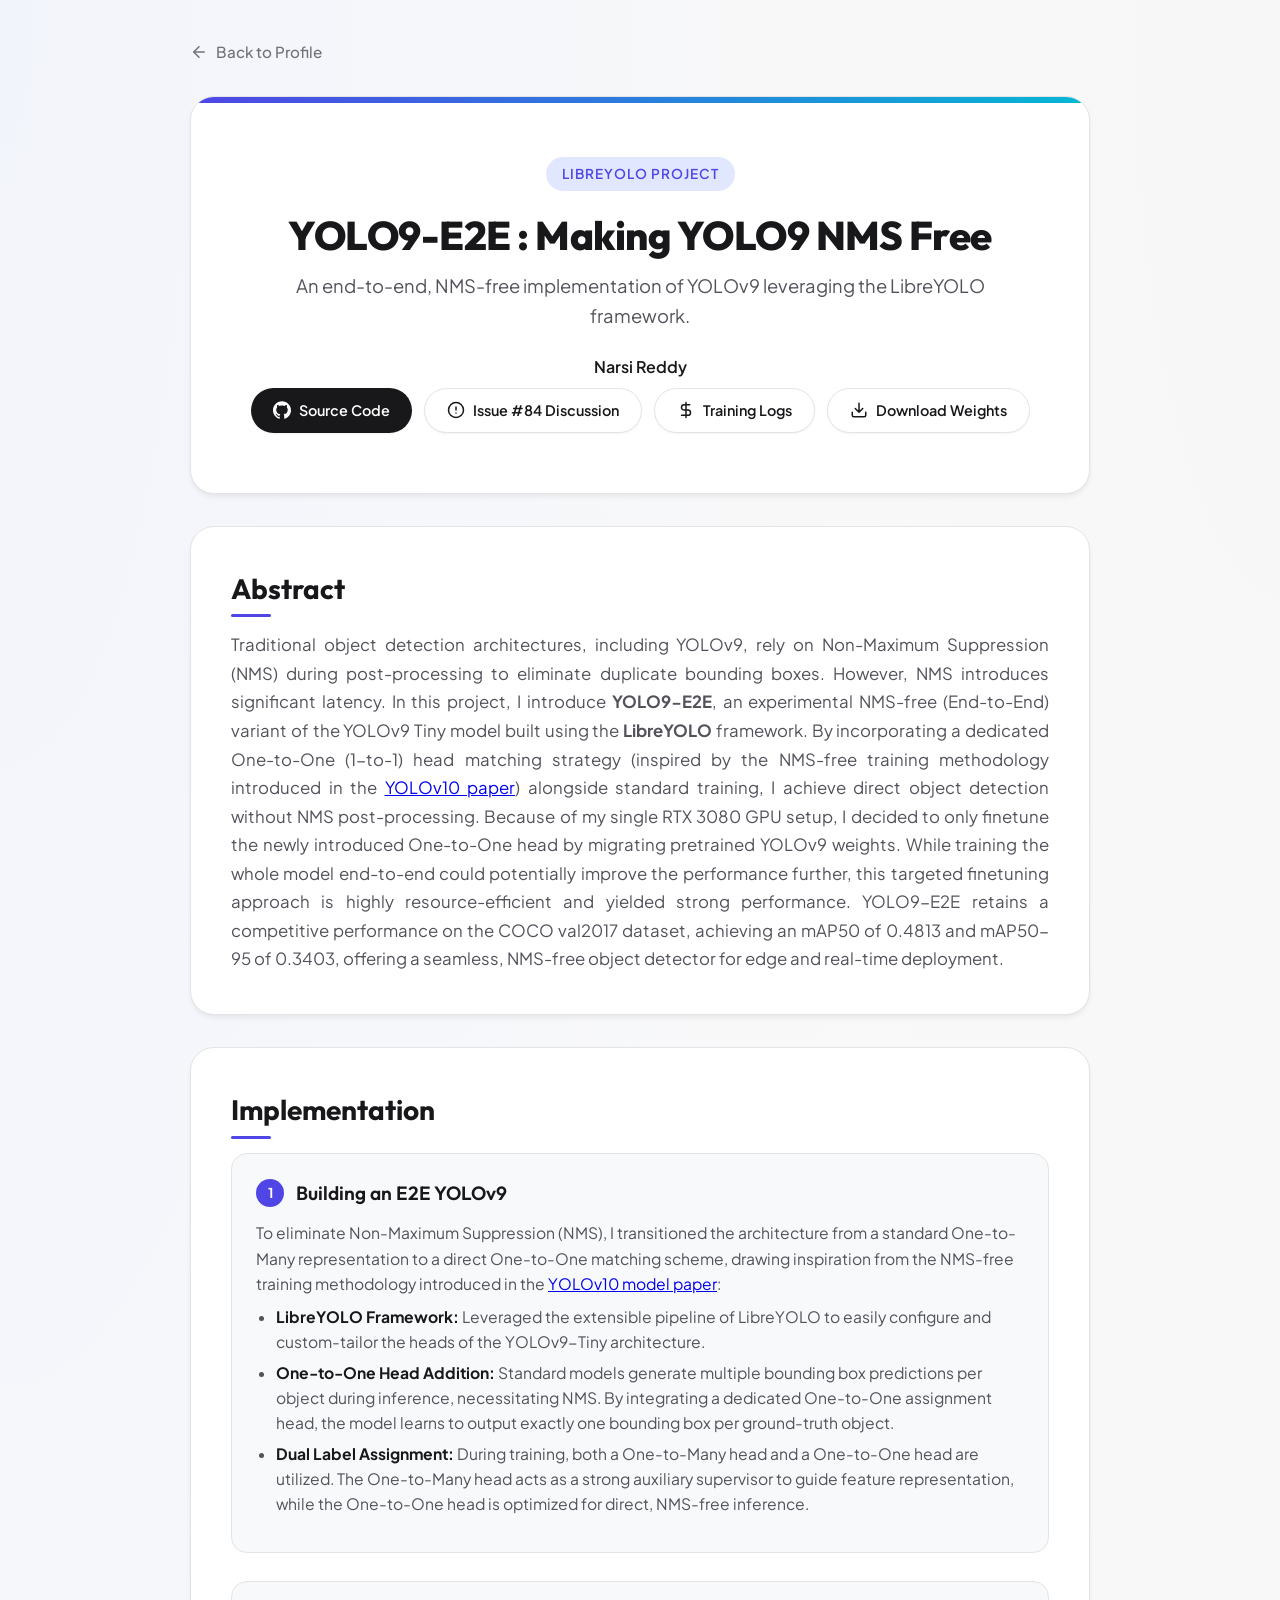
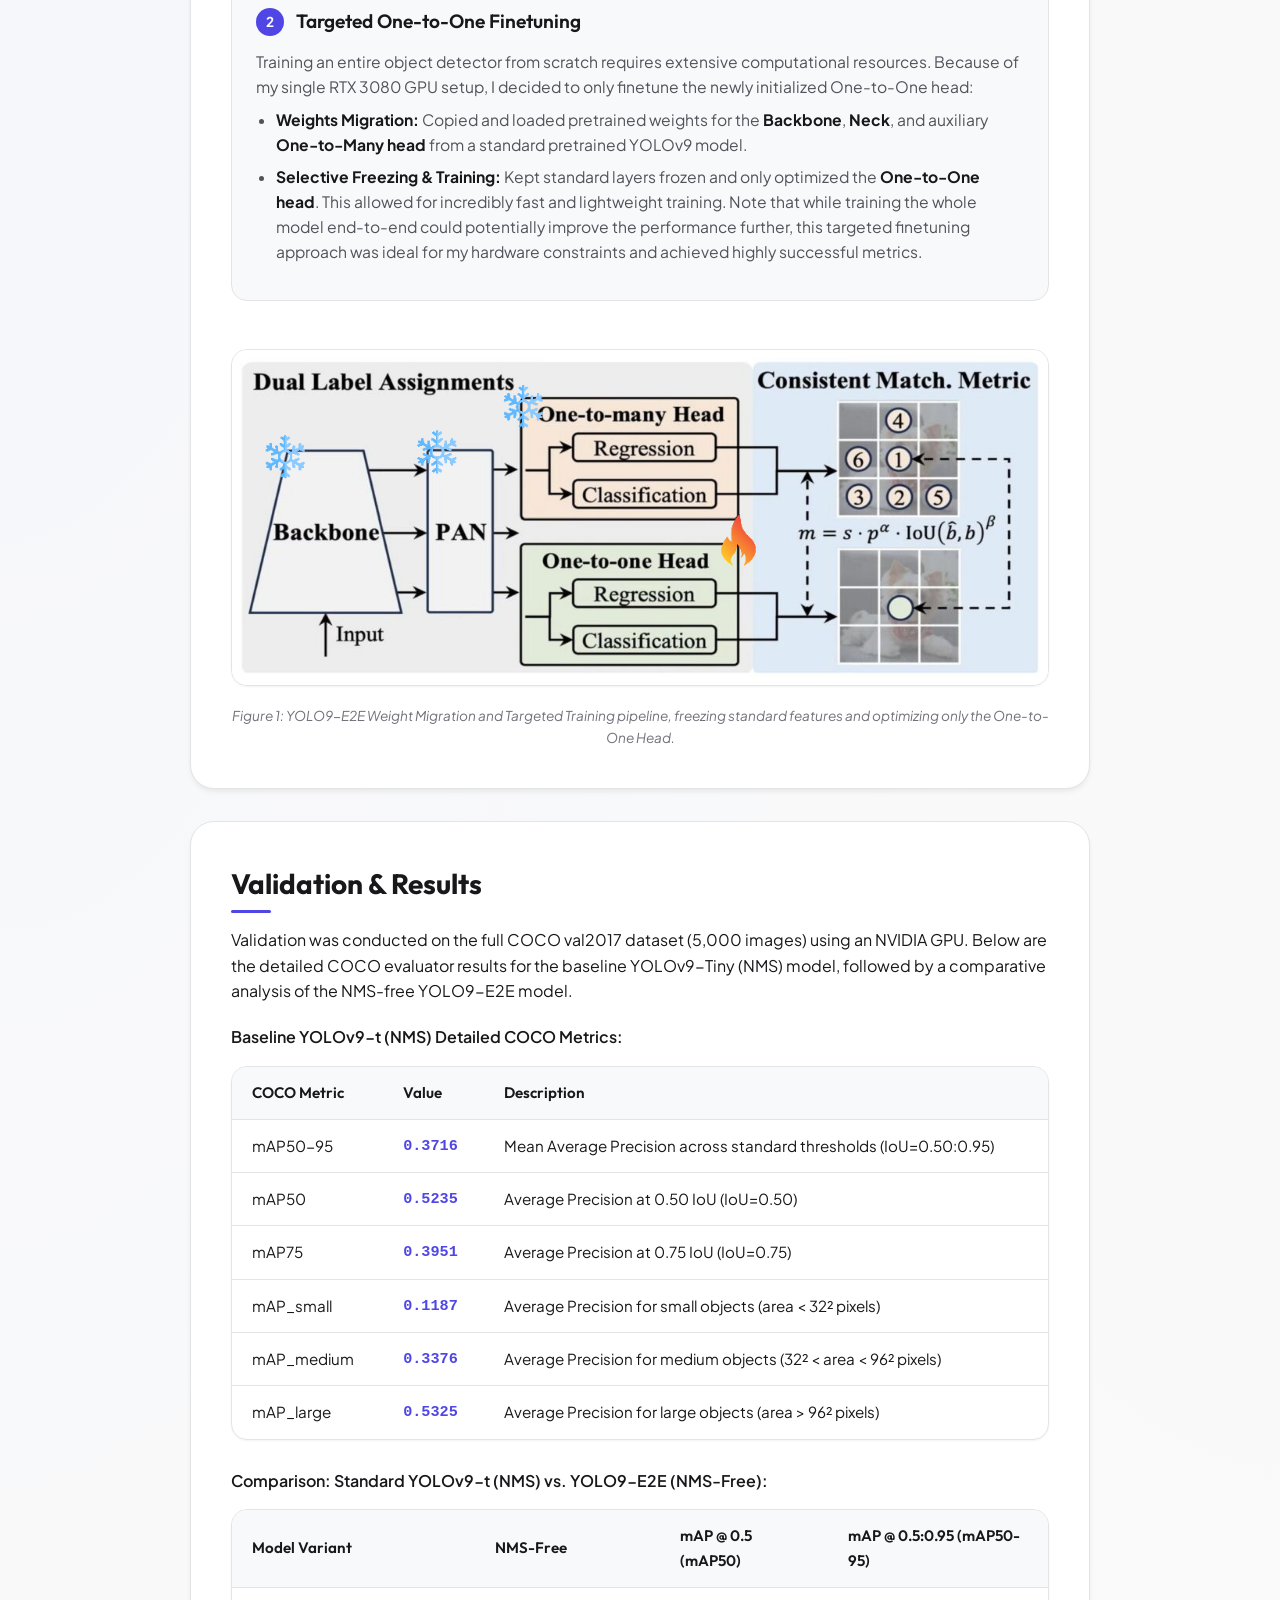
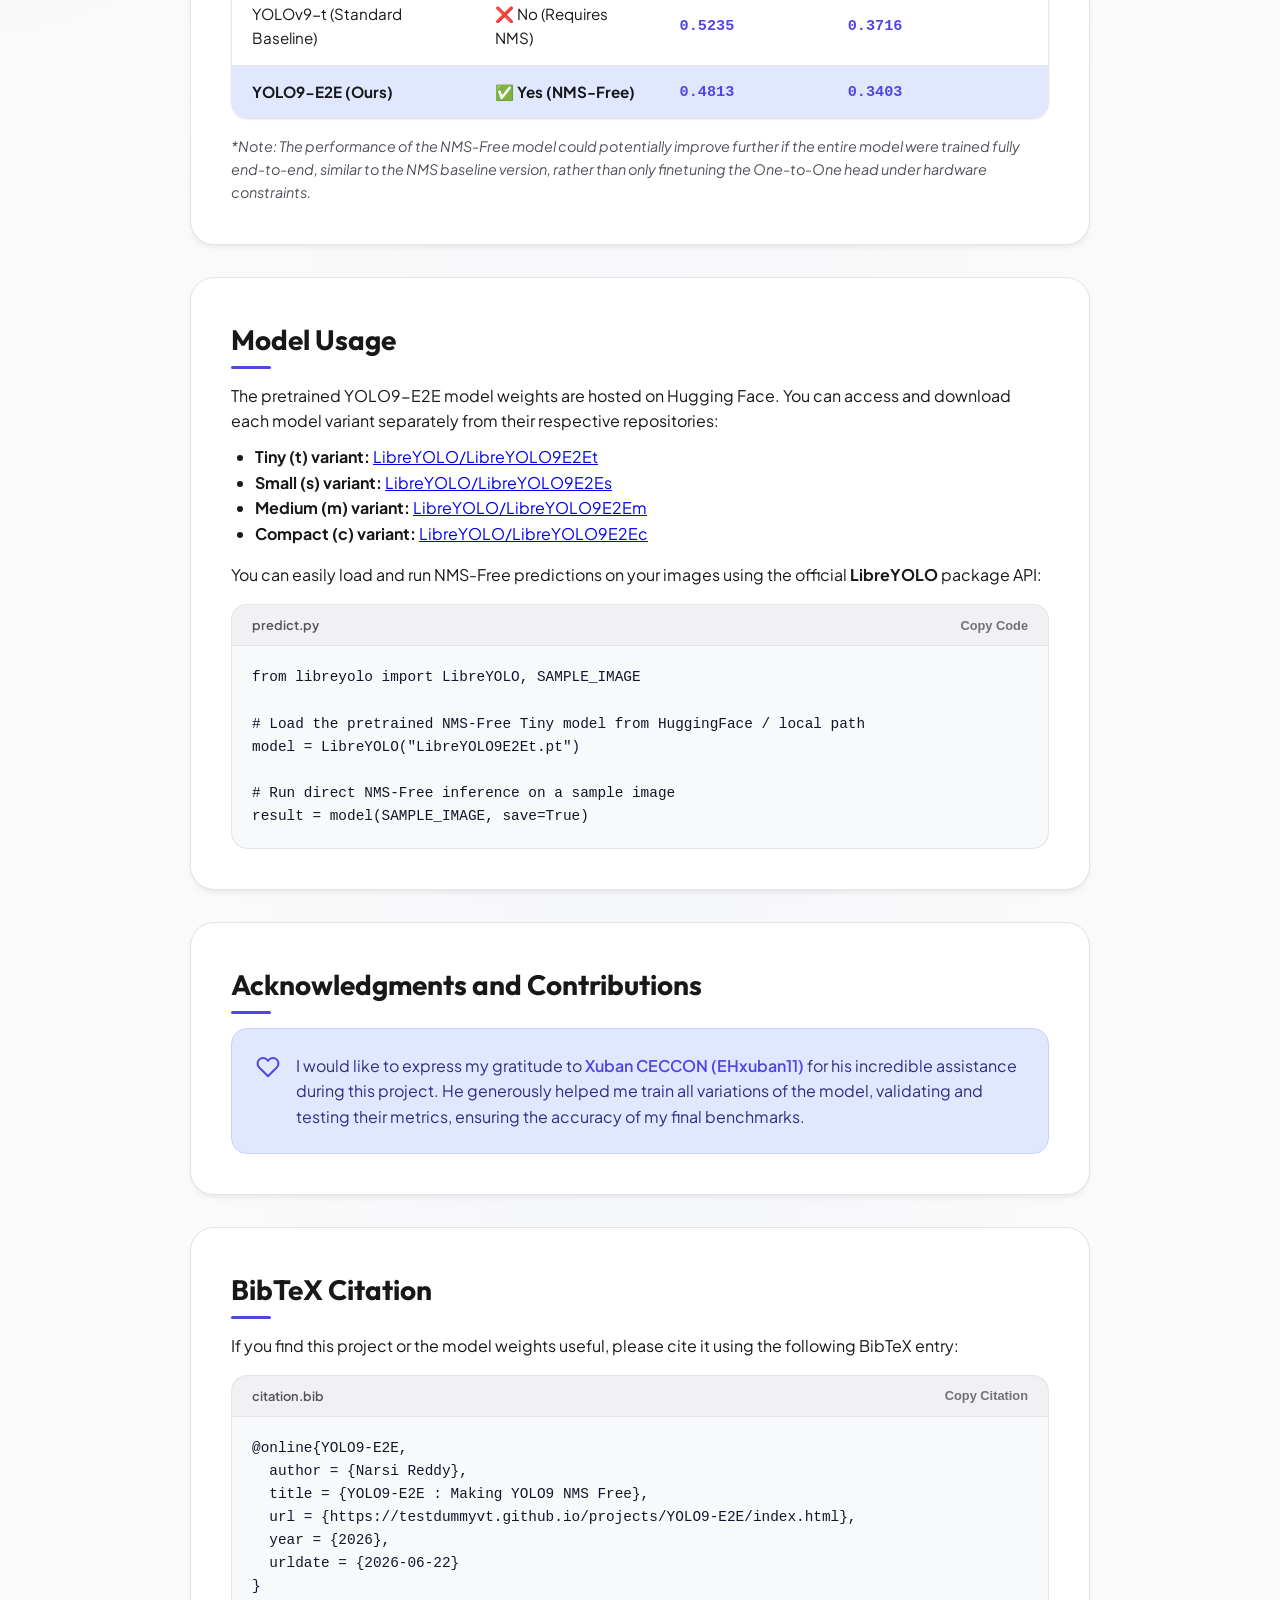
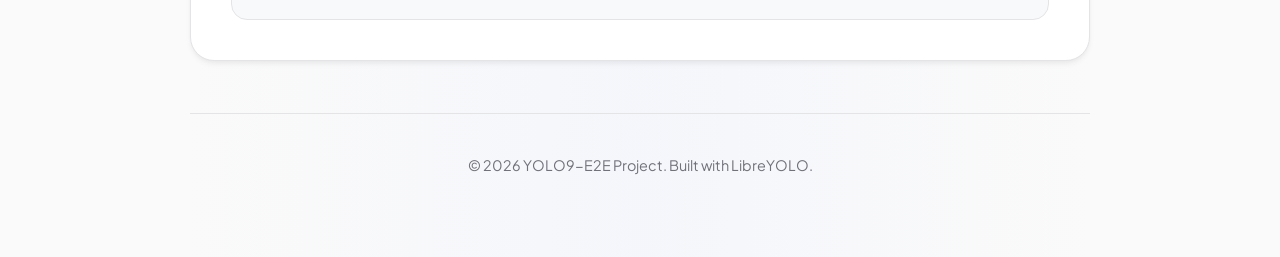
==== commit 6f89b6f9: "Add BibTeX citation section and update copy button functionality" ====
--- a/projects/YOLO9-E2E/index.html
+++ b/projects/YOLO9-E2E/index.html
@@ -259,6 +259,25 @@
             </div>
         </section>
 
+        <!-- BibTeX Section -->
+        <section class="content-section" id="bibtex-section">
+            <h2 class="section-title">BibTeX Citation</h2>
+            <p style="margin-bottom: 16px;">If you find this project or the model weights useful, please cite it using the following BibTeX entry:</p>
+            <div class="code-container">
+                <div class="code-header">
+                    <span>citation.bib</span>
+                    <button class="code-copy-btn" id="btn-copy-bibtex">Copy Citation</button>
+                </div>
+                <pre><code id="code-snippet-bibtex">@online{YOLO9-E2E,
+  author = {Narsi Reddy},
+  title = {YOLO9-E2E : Making YOLO9 NMS Free},
+  url = {https://testdummyvt.github.io/projects/YOLO9-E2E/index.html},
+  year = {2026},
+  urldate = {2026-06-22}
+}</code></pre>
+            </div>
+        </section>
+
         <!-- Footer -->
         <footer>
             <p>&copy; 2026 YOLO9-E2E Project. Built with LibreYOLO.</p>
@@ -270,7 +289,7 @@
 
 
         // Copy Code Script helper
-        function setupCopyButton(buttonId, snippetId) {
+        function setupCopyButton(buttonId, snippetId, defaultLabel = 'Copy Code') {
             const btn = document.getElementById(buttonId);
             const snippet = document.getElementById(snippetId);
             if (btn && snippet) {
@@ -280,7 +299,7 @@
                         btn.style.color = '#10b981'; // green accent
                         
                         setTimeout(() => {
-                            btn.textContent = 'Copy Code';
+                            btn.textContent = defaultLabel;
                             btn.style.color = '';
                         }, 2000);
                     }).catch(err => {
@@ -290,7 +309,8 @@
             }
         }
 
-        setupCopyButton('btn-copy-predict', 'code-snippet-predict');
+        setupCopyButton('btn-copy-predict', 'code-snippet-predict', 'Copy Code');
+        setupCopyButton('btn-copy-bibtex', 'code-snippet-bibtex', 'Copy Citation');
     </script>
 </body>
 </html>
